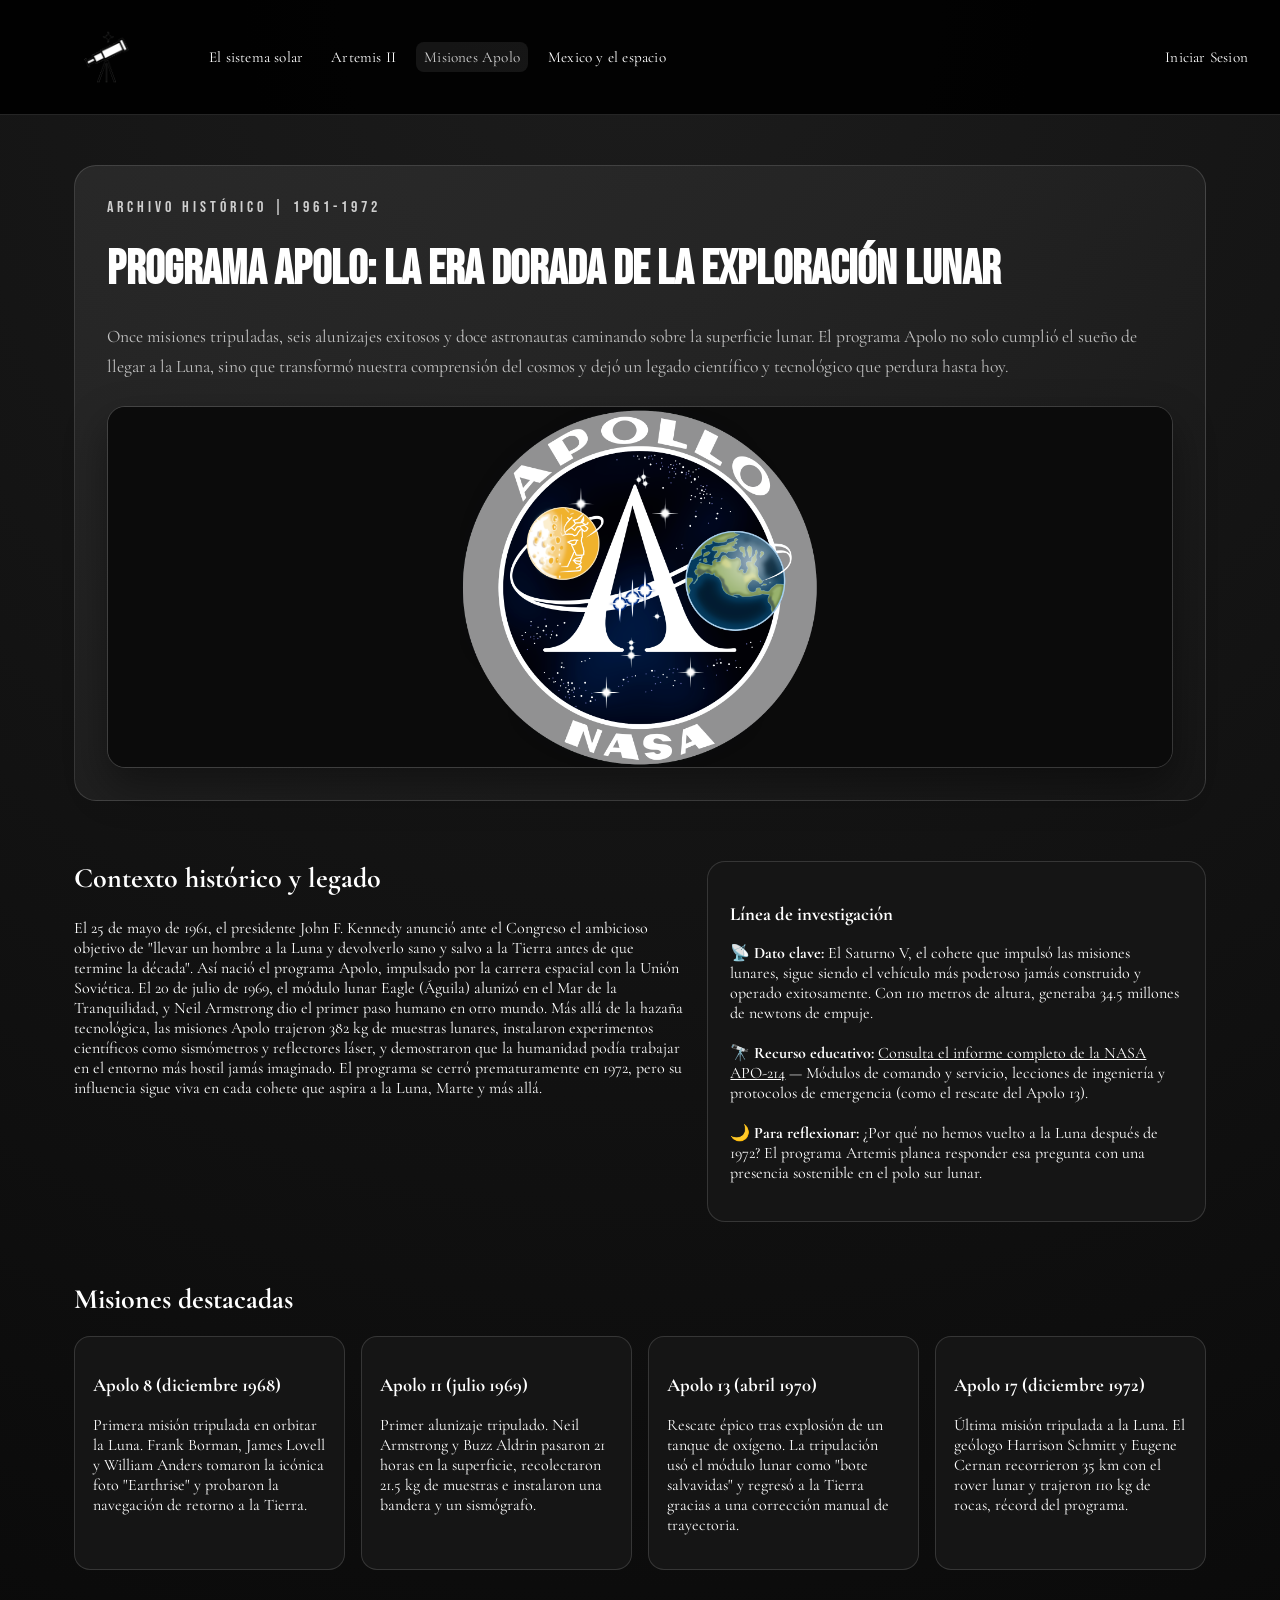
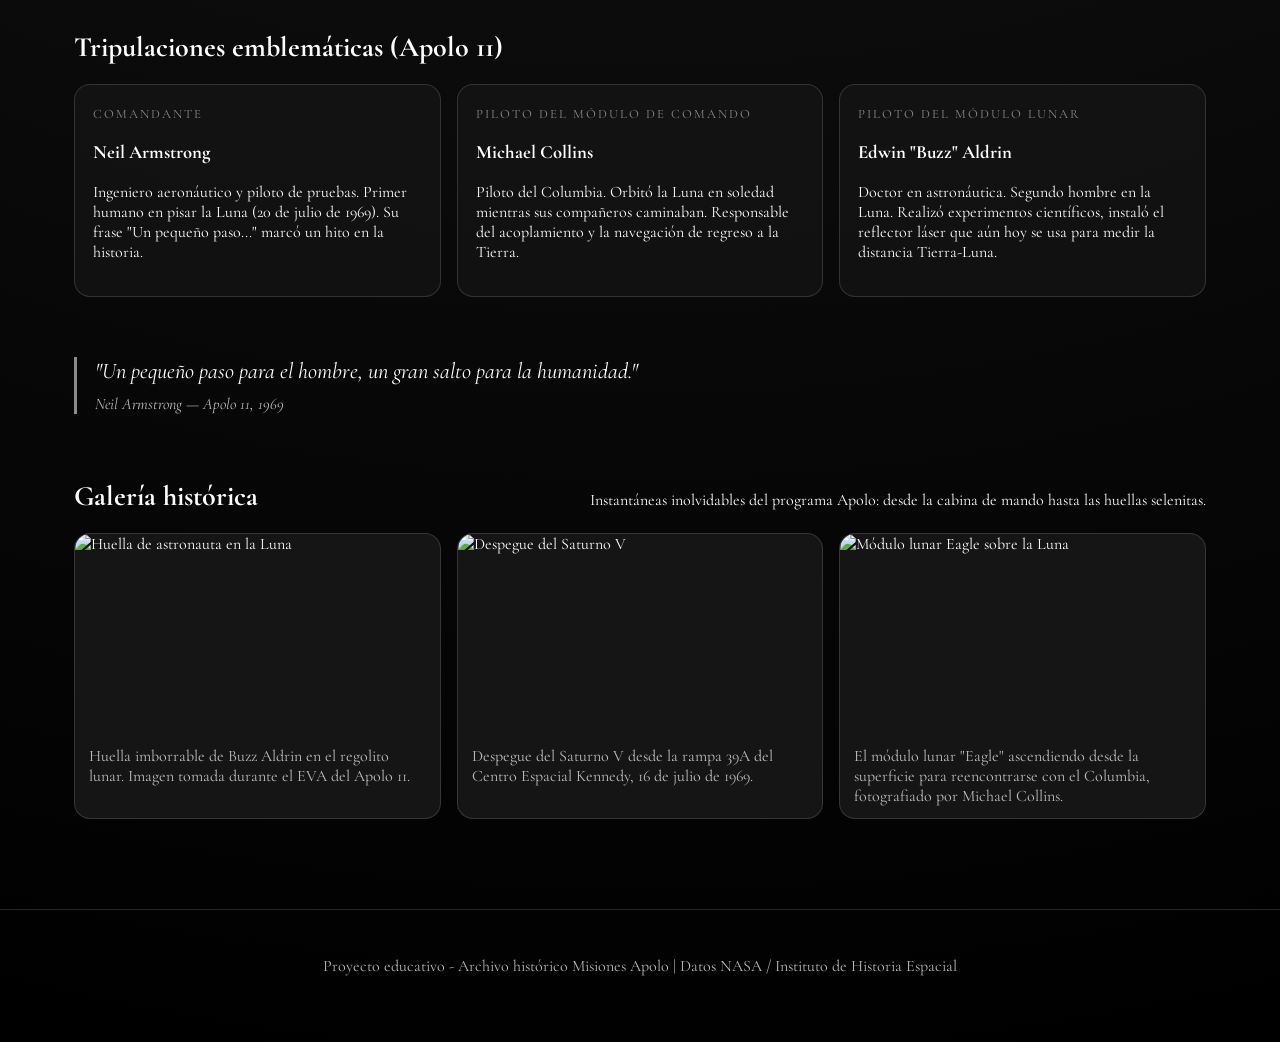
==== apolo.html @ 32833b05 "Cambios en apolo por deepseek" ====
<!DOCTYPE html>
<html lang="es">
<head>
    <meta charset="UTF-8">
    <meta name="viewport" content="width=device-width, initial-scale=1.0">
    <link rel="stylesheet" href="apolo.css">
    <title>Misiones Apolo - La era dorada de la exploración lunar</title>
</head>
<body>
    <header class="site-header">
        <nav class="nav">
            <div class="nav-left">
                <img src="Logo.png" alt="Logo" height="90">
                <a href="index.html">El sistema solar</a>
                <a href="artemis.html">Artemis II</a>
                <a href="apolo.html" class="is-active">Misiones Apolo</a>
                <a href="index.html">Mexico y el espacio</a>
            </div>
            <div class="nav-right">
                <a href="index.html">Iniciar Sesion</a>
            </div>
        </nav>
    </header>

    <main>
        <section class="hero">
            <div class="hero-badge">Archivo histórico | 1961-1972</div>
            <h1>Programa Apolo: la era dorada de la exploración lunar</h1>
            <p>
                Once misiones tripuladas, seis alunizajes exitosos y doce astronautas caminando sobre la superficie lunar. 
                El programa Apolo no solo cumplió el sueño de llegar a la Luna, sino que transformó nuestra comprensión del cosmos 
                y dejó un legado científico y tecnológico que perdura hasta hoy.
            </p>
            <div class="hero-media">
                <img src="Imagenes/Apolo.png" alt="Astronauta del Apolo en la superficie lunar">
            </div>
        </section>

        <section class="story">
            <div>
                <h2>Contexto histórico y legado</h2>
                <p>
                    El 25 de mayo de 1961, el presidente John F. Kennedy anunció ante el Congreso el ambicioso objetivo 
                    de "llevar un hombre a la Luna y devolverlo sano y salvo a la Tierra antes de que termine la década". 
                    Así nació el programa Apolo, impulsado por la carrera espacial con la Unión Soviética. 
                    El 20 de julio de 1969, el módulo lunar Eagle (Águila) alunizó en el Mar de la Tranquilidad, 
                    y Neil Armstrong dio el primer paso humano en otro mundo. Más allá de la hazaña tecnológica, 
                    las misiones Apolo trajeron 382 kg de muestras lunares, instalaron experimentos científicos 
                    como sismómetros y reflectores láser, y demostraron que la humanidad podía trabajar en el entorno 
                    más hostil jamás imaginado. El programa se cerró prematuramente en 1972, pero su influencia sigue viva 
                    en cada cohete que aspira a la Luna, Marte y más allá.
                </p>
            </div>
            <div class="story-panel">
                <h3>Línea de investigación</h3>
                <p>📡 <strong>Dato clave:</strong> El Saturno V, el cohete que impulsó las misiones lunares, sigue siendo el vehículo más poderoso jamás construido y operado exitosamente. Con 110 metros de altura, generaba 34.5 millones de newtons de empuje.<br><br>
                🔭 <strong>Recurso educativo:</strong> <a href="#" style="color: #fff; text-decoration: underline;">Consulta el informe completo de la NASA APO-214</a> — Módulos de comando y servicio, lecciones de ingeniería y protocolos de emergencia (como el rescate del Apolo 13).<br><br>
                🌙 <strong>Para reflexionar:</strong> ¿Por qué no hemos vuelto a la Luna después de 1972? El programa Artemis planea responder esa pregunta con una presencia sostenible en el polo sur lunar.</p>
            </div>
        </section>

        <section class="missions">
            <h2>Misiones destacadas</h2>
            <div class="mission-grid">
                <article>
                    <h3>Apolo 8 (diciembre 1968)</h3>
                    <p>Primera misión tripulada en orbitar la Luna. Frank Borman, James Lovell y William Anders tomaron la icónica foto "Earthrise" y probaron la navegación de retorno a la Tierra.</p>
                </article>
                <article>
                    <h3>Apolo 11 (julio 1969)</h3>
                    <p>Primer alunizaje tripulado. Neil Armstrong y Buzz Aldrin pasaron 21 horas en la superficie, recolectaron 21.5 kg de muestras e instalaron una bandera y un sismógrafo.</p>
                </article>
                <article>
                    <h3>Apolo 13 (abril 1970)</h3>
                    <p>Rescate épico tras explosión de un tanque de oxígeno. La tripulación usó el módulo lunar como "bote salvavidas" y regresó a la Tierra gracias a una corrección manual de trayectoria.</p>
                </article>
                <article>
                    <h3>Apolo 17 (diciembre 1972)</h3>
                    <p>Última misión tripulada a la Luna. El geólogo Harrison Schmitt y Eugene Cernan recorrieron 35 km con el rover lunar y trajeron 110 kg de rocas, récord del programa.</p>
                </article>
            </div>
        </section>

        <section class="crew">
            <h2>Tripulaciones emblemáticas (Apolo 11)</h2>
            <div class="crew-grid">
                <article>
                    <span>Comandante</span>
                    <h3>Neil Armstrong</h3>
                    <p>Ingeniero aeronáutico y piloto de pruebas. Primer humano en pisar la Luna (20 de julio de 1969). Su frase "Un pequeño paso..." marcó un hito en la historia.</p>
                </article>
                <article>
                    <span>Piloto del Módulo de Comando</span>
                    <h3>Michael Collins</h3>
                    <p>Piloto del Columbia. Orbitó la Luna en soledad mientras sus compañeros caminaban. Responsable del acoplamiento y la navegación de regreso a la Tierra.</p>
                </article>
                <article>
                    <span>Piloto del Módulo Lunar</span>
                    <h3>Edwin "Buzz" Aldrin</h3>
                    <p>Doctor en astronáutica. Segundo hombre en la Luna. Realizó experimentos científicos, instaló el reflector láser que aún hoy se usa para medir la distancia Tierra-Luna.</p>
                </article>
            </div>
        </section>

        <section class="quote">
            <blockquote>
                "Un pequeño paso para el hombre, un gran salto para la humanidad."
            </blockquote>
            <span>Neil Armstrong — Apolo 11, 1969</span>
        </section>

        <section class="gallery">
            <div class="gallery-head">
                <h2>Galería histórica</h2>
                <p>Instantáneas inolvidables del programa Apolo: desde la cabina de mando hasta las huellas selenitas.</p>
            </div>
            <div class="gallery-grid">
                <figure>
                    <img src="apolo-1.jpg" alt="Huella de astronauta en la Luna">
                    <figcaption>Huella imborrable de Buzz Aldrin en el regolito lunar. Imagen tomada durante el EVA del Apolo 11.</figcaption>
                </figure>
                <figure>
                    <img src="apolo-2.jpg" alt="Despegue del Saturno V">
                    <figcaption>Despegue del Saturno V desde la rampa 39A del Centro Espacial Kennedy, 16 de julio de 1969.</figcaption>
                </figure>
                <figure>
                    <img src="apolo-3.jpg" alt="Módulo lunar Eagle sobre la Luna">
                    <figcaption>El módulo lunar "Eagle" ascendiendo desde la superficie para reencontrarse con el Columbia, fotografiado por Michael Collins.</figcaption>
                </figure>
            </div>
        </section>
    </main>

    <footer class="site-footer">
        <p>Proyecto educativo - Archivo histórico Misiones Apolo | Datos NASA / Instituto de Historia Espacial</p>
    </footer>
</body>
</html>
---- apolo.css ----
@import url("https://fonts.googleapis.com/css2?family=Bebas+Neue&family=Cormorant+Garamond:wght@400;600&display=swap");

:root{
    --bg: #000000;
    --paper: #151515;
    --accent: #cfcfcf;
    --accent-2: #8a8a8a;
    --text: #ffffff;
    --muted: rgba(255, 255, 255, 0.72);
    --border: rgba(255, 255, 255, 0.14);
}

*{
    box-sizing: border-box;
}

body{
    margin: 0;
    color: var(--text);
    background: radial-gradient(circle at top, #1c1c1c 0%, #0d0d0d 55%, #000000 100%);
    font-family: "Cormorant Garamond", serif;
}

a{
    color: inherit;
    text-decoration: none;
}

.site-header{
    position: sticky;
    top: 0;
    z-index: 10;
    background: rgba(0, 0, 0, 0.92);
    border-bottom: 1px solid var(--border);
}

.nav{
    display: flex;
    justify-content: space-between;
    align-items: center;
    padding: 12px 24px;
}

.nav-left,
.nav-right{
    display: flex;
    align-items: center;
    gap: 12px;
}

.nav-left a,
.nav-right a{
    font-size: 0.95rem;
    letter-spacing: 0.2px;
    padding: 6px 8px;
    border-radius: 8px;
    transition: color 0.2s ease, background-color 0.2s ease;
}

.nav-left a:hover,
.nav-right a:hover,
.nav-left a.is-active{
    color: var(--accent);
    background-color: rgba(255, 255, 255, 0.08);
}

main{
    max-width: 1180px;
    margin: 0 auto;
    padding: 50px 24px 90px;
    display: grid;
    gap: 60px;
}

.hero{
    display: grid;
    gap: 24px;
    background: linear-gradient(135deg, rgba(255, 255, 255, 0.08), rgba(70, 70, 70, 0.08));
    border: 1px solid var(--border);
    border-radius: 22px;
    padding: 32px;
}

.hero-badge{
    font-family: "Bebas Neue", sans-serif;
    letter-spacing: 4px;
    text-transform: uppercase;
    color: var(--accent);
}

.hero h1{
    font-family: "Bebas Neue", sans-serif;
    font-size: 48px;
    margin: 0;
}

.hero p{
    font-size: 1.1rem;
    line-height: 1.7;
    color: var(--muted);
    margin: 0;
}

.hero-media{
    border: 1px solid var(--border);
    border-radius: 18px;
    overflow: hidden;
    box-shadow: 0 18px 40px rgba(0, 0, 0, 0.4);
}

.hero-media img{
    width: 100%;
    display: block;
    height: 360px;
    object-fit: contain;
    object-position: center;
    background: #0b0b0b;
}

.story{
    display: grid;
    grid-template-columns: minmax(0, 1.1fr) minmax(0, 0.9fr);
    gap: 24px;
}

.story h2{
    font-size: 28px;
    margin-top: 0;
}

.story-panel{
    background: var(--paper);
    border: 1px solid var(--border);
    border-radius: 18px;
    padding: 22px;
}

.missions h2,
.crew h2,
.gallery h2{
    margin: 0 0 20px;
    font-size: 28px;
}

.mission-grid{
    display: grid;
    grid-template-columns: repeat(auto-fit, minmax(220px, 1fr));
    gap: 16px;
}

.mission-grid article{
    background: var(--paper);
    border: 1px solid var(--border);
    border-radius: 16px;
    padding: 18px;
}

.crew-grid{
    display: grid;
    grid-template-columns: repeat(auto-fit, minmax(220px, 1fr));
    gap: 16px;
}

.crew-grid article{
    border: 1px solid var(--border);
    border-radius: 16px;
    padding: 18px;
    background: rgba(20, 20, 20, 0.8);
}

.crew-grid span{
    font-size: 0.8rem;
    letter-spacing: 2px;
    text-transform: uppercase;
    color: var(--accent-2);
}

.quote{
    border-left: 3px solid var(--accent-2);
    padding-left: 18px;
    font-style: italic;
}

.quote blockquote{
    margin: 0 0 10px;
    font-size: 1.4rem;
}

.quote span{
    color: var(--muted);
}

.gallery-head{
    display: flex;
    flex-wrap: wrap;
    justify-content: space-between;
    gap: 10px;
    align-items: baseline;
}

.gallery-grid{
    display: grid;
    grid-template-columns: repeat(auto-fit, minmax(220px, 1fr));
    gap: 16px;
}

.gallery figure{
    margin: 0;
    background: var(--paper);
    border: 1px solid var(--border);
    border-radius: 16px;
    overflow: hidden;
}

.gallery img{
    width: 100%;
    height: 200px;
    object-fit: cover;
    display: block;
}

.gallery figcaption{
    padding: 12px 14px;
    color: var(--muted);
}

.site-footer{
    text-align: center;
    padding: 30px 20px 50px;
    color: var(--muted);
    border-top: 1px solid var(--border);
}

@media (max-width: 900px){
    .nav{
        flex-direction: column;
        gap: 10px;
    }

    .nav-left{
        flex-wrap: wrap;
        justify-content: center;
    }

    .story{
        grid-template-columns: 1fr;
    }

    .hero-media img{
        height: 240px;
    }
}
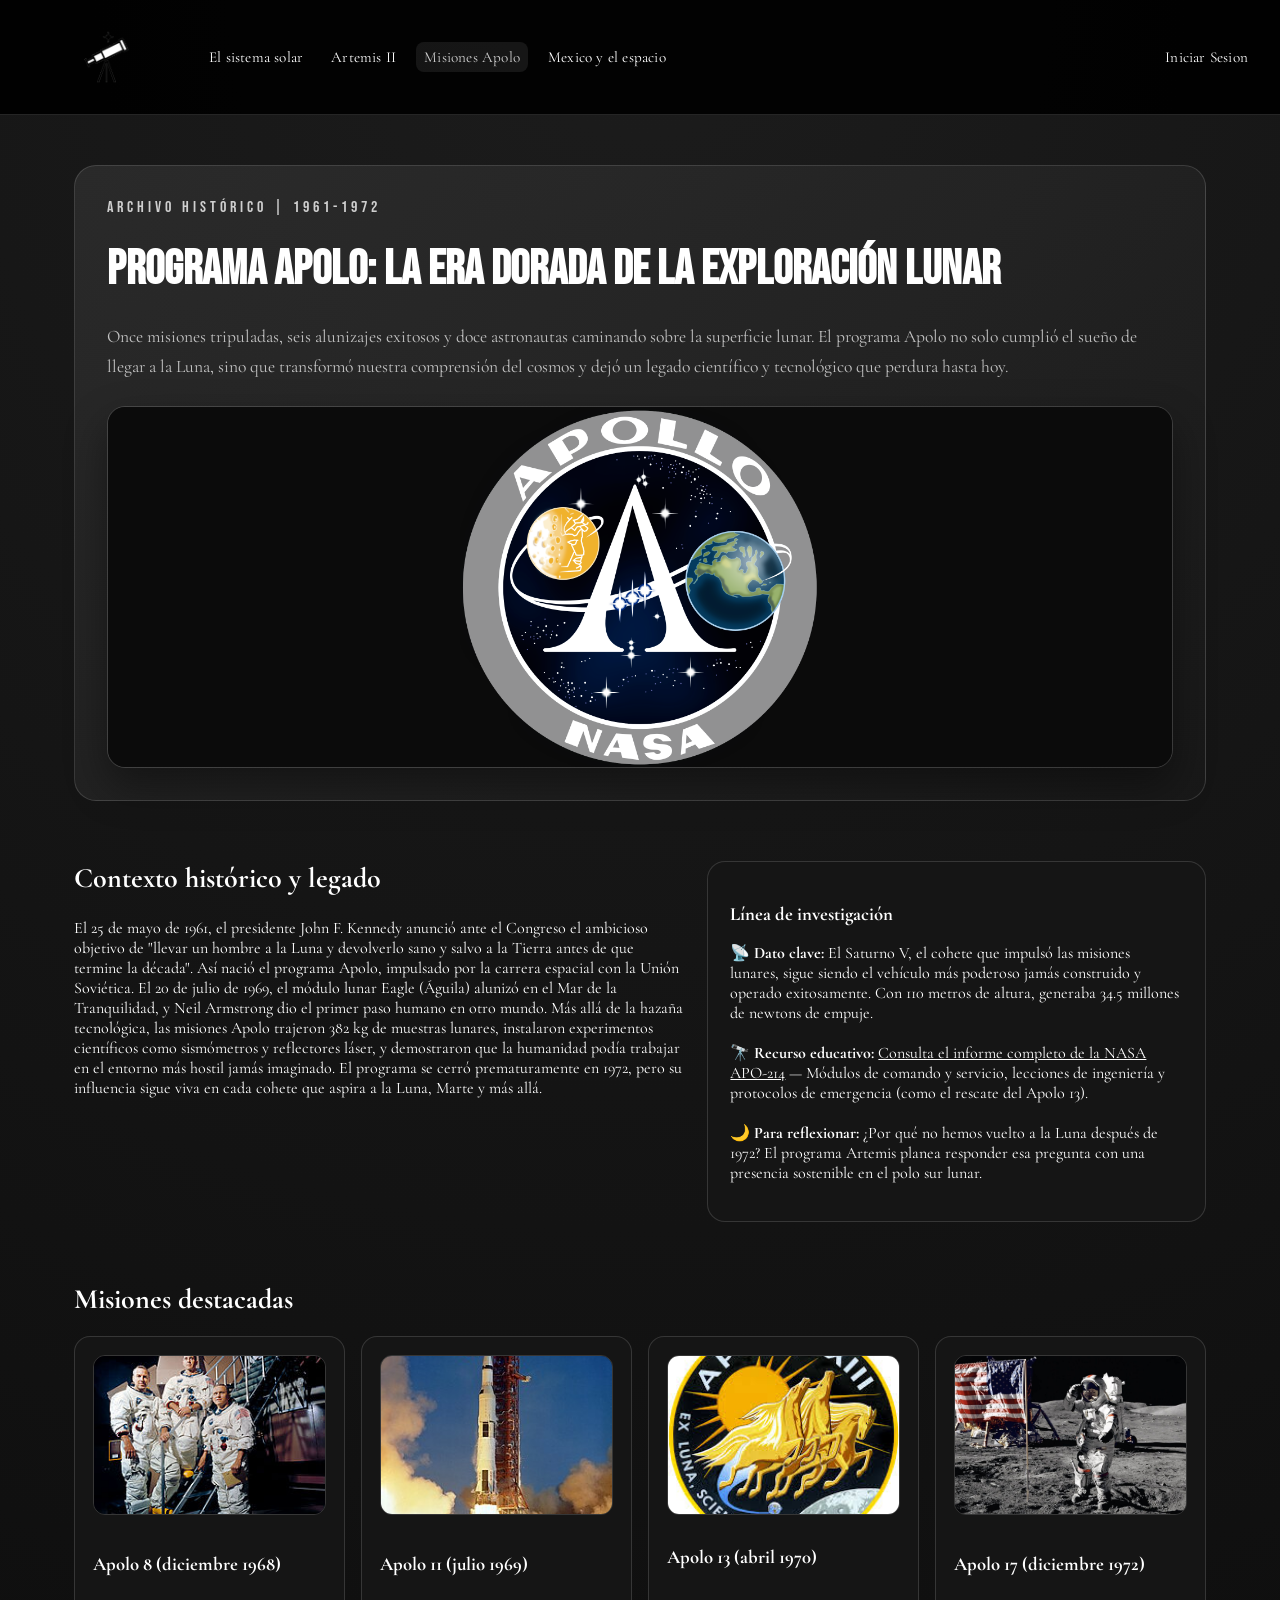
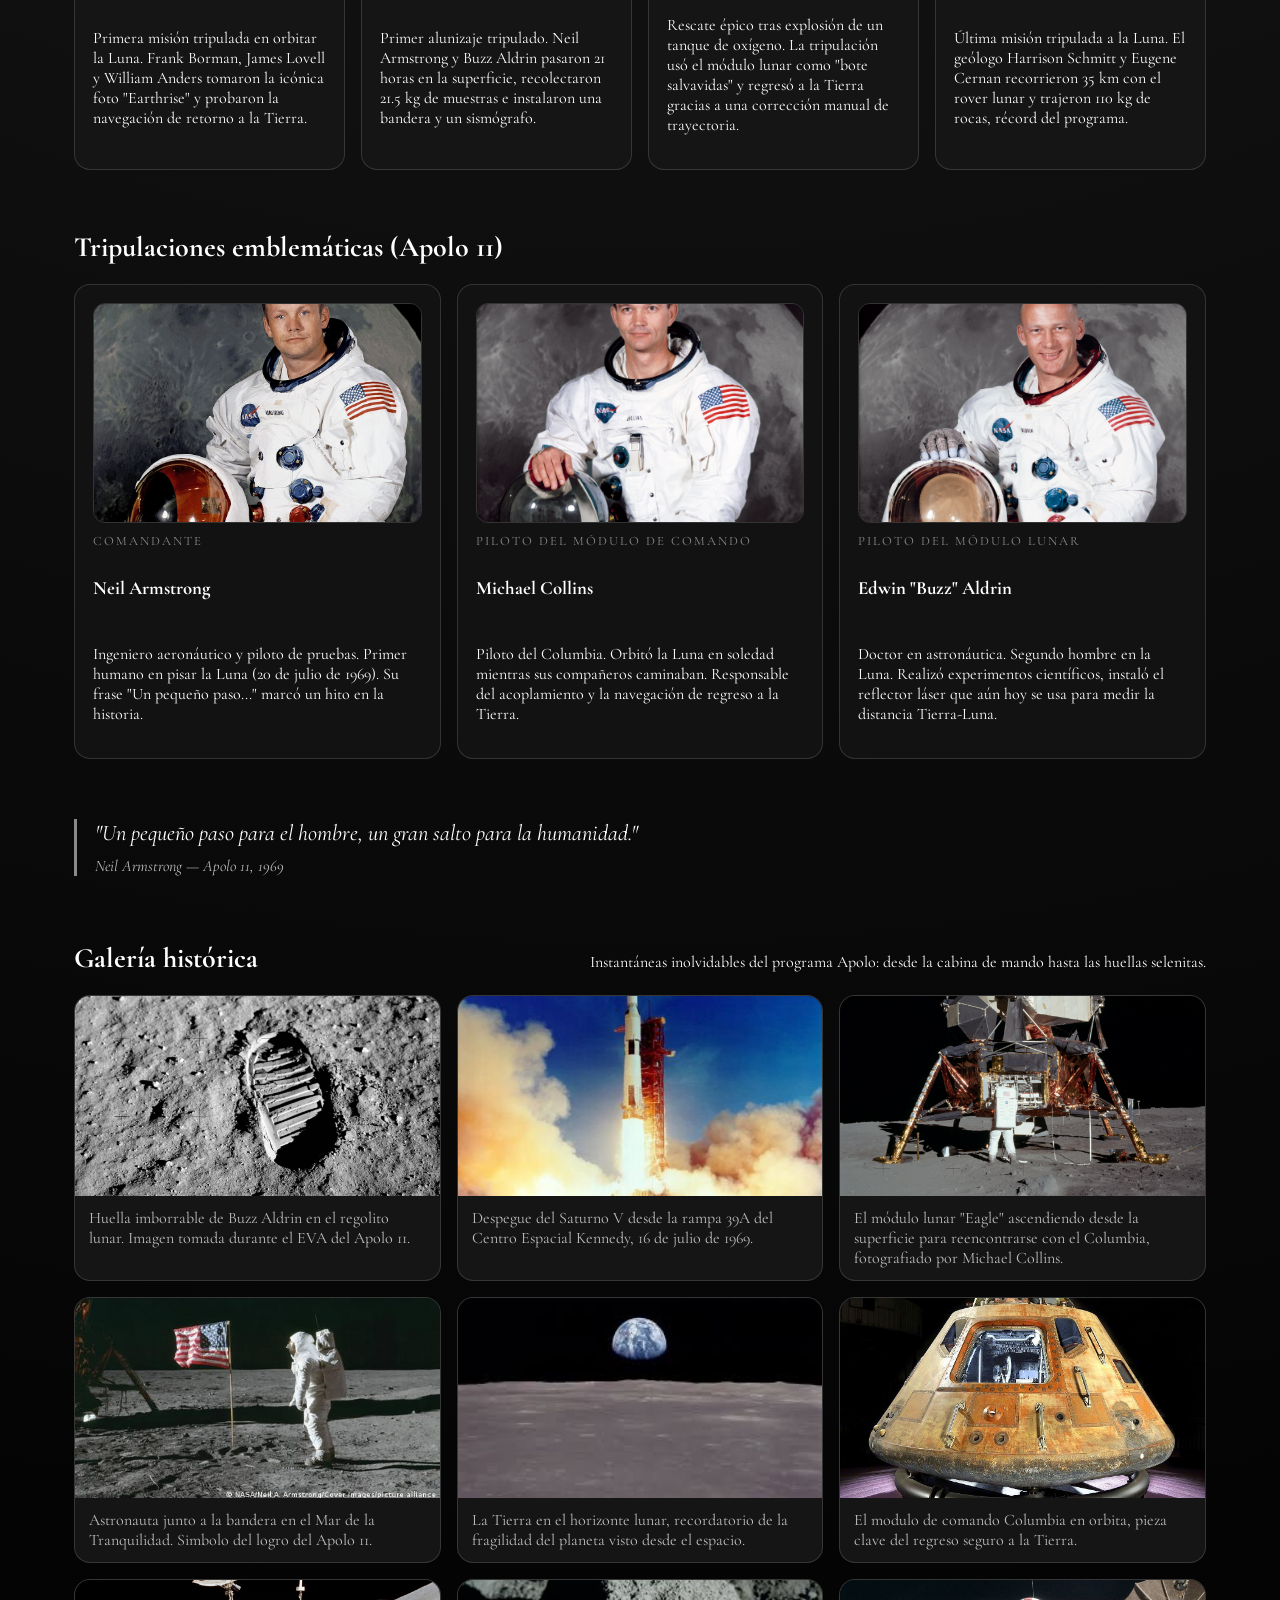
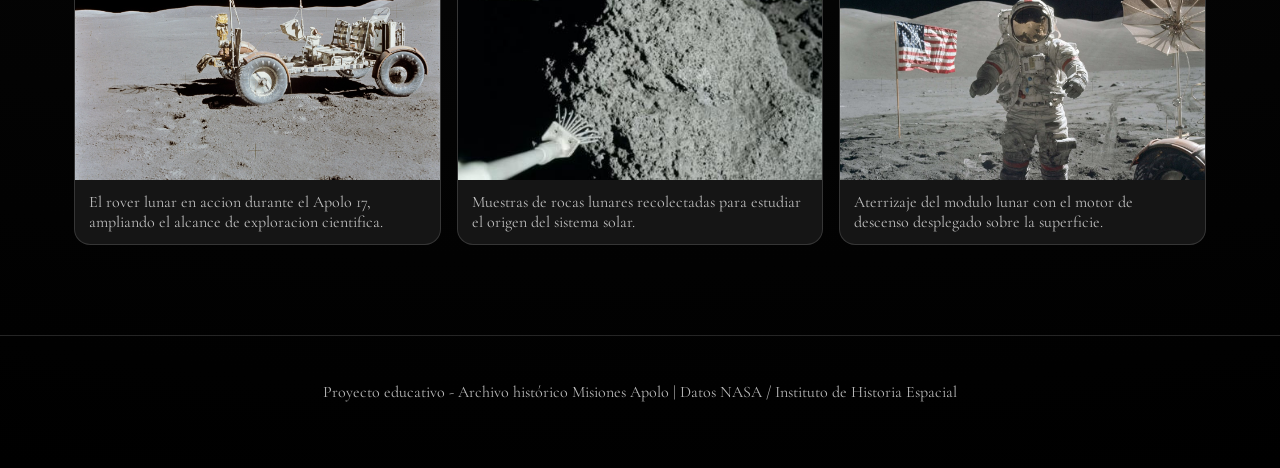
==== commit d34b6536: "galeria Completa Apolo" ====
--- a/apolo.html
+++ b/apolo.html
@@ -63,18 +63,22 @@
             <h2>Misiones destacadas</h2>
             <div class="mission-grid">
                 <article>
+                    <img src="Imagenes/Apolo8.jpg" alt="Apolo 8 en orbita lunar">
                     <h3>Apolo 8 (diciembre 1968)</h3>
                     <p>Primera misión tripulada en orbitar la Luna. Frank Borman, James Lovell y William Anders tomaron la icónica foto "Earthrise" y probaron la navegación de retorno a la Tierra.</p>
                 </article>
                 <article>
+                    <img src="Imagenes/Apollo11.jpg" alt="Modulo lunar del Apolo 11">
                     <h3>Apolo 11 (julio 1969)</h3>
                     <p>Primer alunizaje tripulado. Neil Armstrong y Buzz Aldrin pasaron 21 horas en la superficie, recolectaron 21.5 kg de muestras e instalaron una bandera y un sismógrafo.</p>
                 </article>
                 <article>
+                    <img src="Imagenes/Apolo13.jpg" alt="Mision Apolo 13">
                     <h3>Apolo 13 (abril 1970)</h3>
                     <p>Rescate épico tras explosión de un tanque de oxígeno. La tripulación usó el módulo lunar como "bote salvavidas" y regresó a la Tierra gracias a una corrección manual de trayectoria.</p>
                 </article>
                 <article>
+                    <img src="Imagenes/Apolo17.jpg" alt="Apolo 17 en la superficie lunar">
                     <h3>Apolo 17 (diciembre 1972)</h3>
                     <p>Última misión tripulada a la Luna. El geólogo Harrison Schmitt y Eugene Cernan recorrieron 35 km con el rover lunar y trajeron 110 kg de rocas, récord del programa.</p>
                 </article>
@@ -85,16 +89,19 @@
             <h2>Tripulaciones emblemáticas (Apolo 11)</h2>
             <div class="crew-grid">
                 <article>
+                    <img src="Imagenes/NeilAmstrong.jpg" alt="Neil Armstrong">
                     <span>Comandante</span>
                     <h3>Neil Armstrong</h3>
                     <p>Ingeniero aeronáutico y piloto de pruebas. Primer humano en pisar la Luna (20 de julio de 1969). Su frase "Un pequeño paso..." marcó un hito en la historia.</p>
                 </article>
                 <article>
+                    <img src="Imagenes/Michael_Collins.jpg" alt="Michael Collins">
                     <span>Piloto del Módulo de Comando</span>
                     <h3>Michael Collins</h3>
                     <p>Piloto del Columbia. Orbitó la Luna en soledad mientras sus compañeros caminaban. Responsable del acoplamiento y la navegación de regreso a la Tierra.</p>
                 </article>
                 <article>
+                    <img src="Imagenes/Buzz_Aldrin.jpg" alt="Buzz Aldrin">
                     <span>Piloto del Módulo Lunar</span>
                     <h3>Edwin "Buzz" Aldrin</h3>
                     <p>Doctor en astronáutica. Segundo hombre en la Luna. Realizó experimentos científicos, instaló el reflector láser que aún hoy se usa para medir la distancia Tierra-Luna.</p>
@@ -116,16 +123,40 @@
             </div>
             <div class="gallery-grid">
                 <figure>
-                    <img src="apolo-1.jpg" alt="Huella de astronauta en la Luna">
+                    <img src="Imagenes/Huella.jpg" alt="Huella de astronauta en la Luna">
                     <figcaption>Huella imborrable de Buzz Aldrin en el regolito lunar. Imagen tomada durante el EVA del Apolo 11.</figcaption>
                 </figure>
                 <figure>
-                    <img src="apolo-2.jpg" alt="Despegue del Saturno V">
+                    <img src="Imagenes/Saturno V.jpeg" alt="Despegue del Saturno V">
                     <figcaption>Despegue del Saturno V desde la rampa 39A del Centro Espacial Kennedy, 16 de julio de 1969.</figcaption>
                 </figure>
                 <figure>
-                    <img src="apolo-3.jpg" alt="Módulo lunar Eagle sobre la Luna">
+                    <img src="Imagenes/ModuloEagle.jpg" alt="Módulo lunar Eagle sobre la Luna">
                     <figcaption>El módulo lunar "Eagle" ascendiendo desde la superficie para reencontrarse con el Columbia, fotografiado por Michael Collins.</figcaption>
+                </figure>
+                <figure>
+                    <img src="Imagenes/AstronautaBandera.jpg" alt="Astronauta junto a la bandera">
+                    <figcaption>Astronauta junto a la bandera en el Mar de la Tranquilidad. Simbolo del logro del Apolo 11.</figcaption>
+                </figure>
+                <figure>
+                    <img src="Imagenes/LunadesdeTierra.jpg" alt="Vista de la Tierra desde la Luna">
+                    <figcaption>La Tierra en el horizonte lunar, recordatorio de la fragilidad del planeta visto desde el espacio.</figcaption>
+                </figure>
+                <figure>
+                    <img src="Imagenes/ModuloColumbia.jpg" alt="Modulo de comando Columbia">
+                    <figcaption>El modulo de comando Columbia en orbita, pieza clave del regreso seguro a la Tierra.</figcaption>
+                </figure>
+                <figure>
+                    <img src="Imagenes/RoverLuna.jpg" alt="Rover lunar en operacion">
+                    <figcaption>El rover lunar en accion durante el Apolo 17, ampliando el alcance de exploracion cientifica.</figcaption>
+                </figure>
+                <figure>
+                    <img src="Imagenes/Piedra.jpeg" alt="Rocas lunares recolectadas">
+                    <figcaption>Muestras de rocas lunares recolectadas para estudiar el origen del sistema solar.</figcaption>
+                </figure>
+                <figure>
+                    <img src="Imagenes/Aterrizaje.jpg" alt="Aterrizaje del modulo lunar">
+                    <figcaption>Aterrizaje del modulo lunar con el motor de descenso desplegado sobre la superficie.</figcaption>
                 </figure>
             </div>
         </section>
--- a/apolo.css
+++ b/apolo.css
@@ -153,6 +153,16 @@
     border: 1px solid var(--border);
     border-radius: 16px;
     padding: 18px;
+    display: grid;
+    gap: 12px;
+}
+
+.mission-grid img{
+    width: 100%;
+    height: 160px;
+    object-fit: cover;
+    border-radius: 12px;
+    border: 1px solid var(--border);
 }
 
 .crew-grid{
@@ -166,6 +176,16 @@
     border-radius: 16px;
     padding: 18px;
     background: rgba(20, 20, 20, 0.8);
+    display: grid;
+    gap: 10px;
+}
+
+.crew-grid img{
+    width: 100%;
+    height: 220px;
+    object-fit: cover;
+    border-radius: 12px;
+    border: 1px solid var(--border);
 }
 
 .crew-grid span{
@@ -200,7 +220,7 @@
 
 .gallery-grid{
     display: grid;
-    grid-template-columns: repeat(auto-fit, minmax(220px, 1fr));
+    grid-template-columns: repeat(3, minmax(0, 1fr));
     gap: 16px;
 }
 
@@ -249,4 +269,14 @@
     .hero-media img{
         height: 240px;
     }
-}
+
+    .gallery-grid{
+        grid-template-columns: repeat(2, minmax(0, 1fr));
+    }
+}
+
+@media (max-width: 600px){
+    .gallery-grid{
+        grid-template-columns: 1fr;
+    }
+}
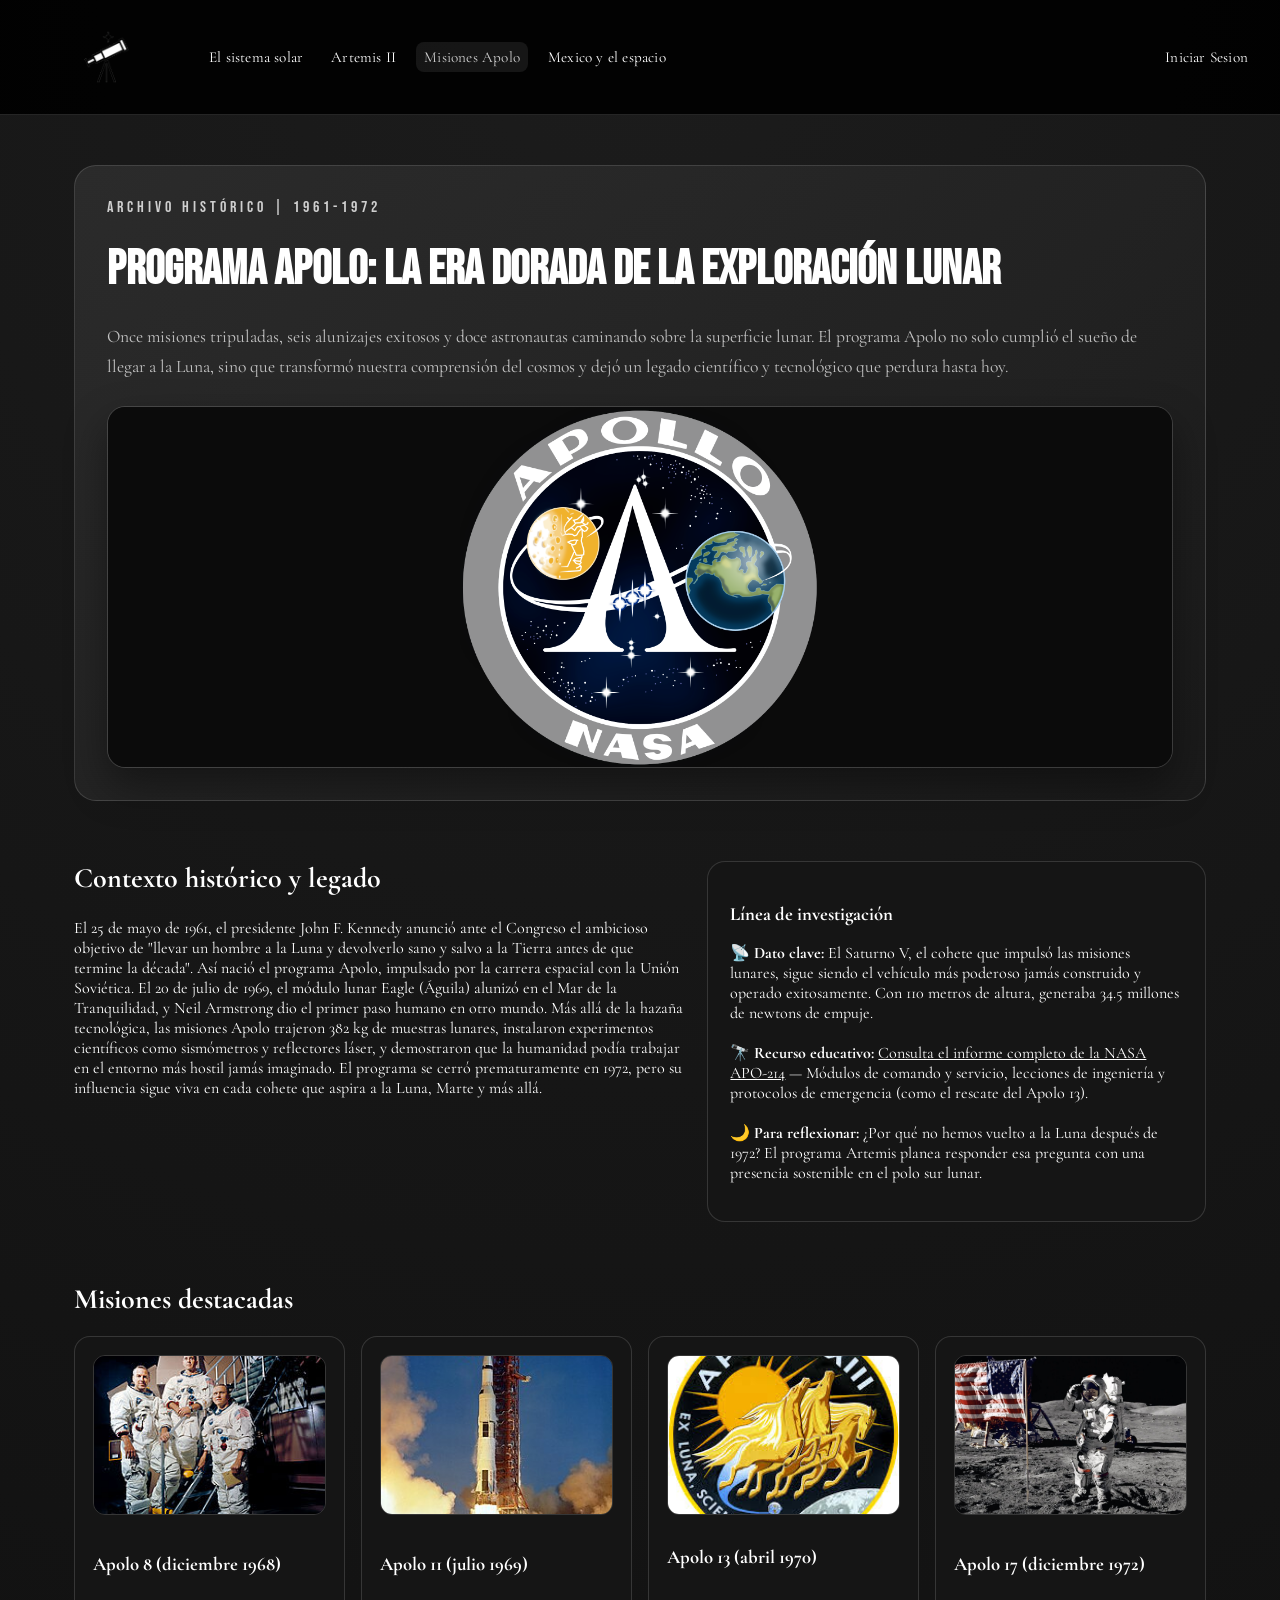
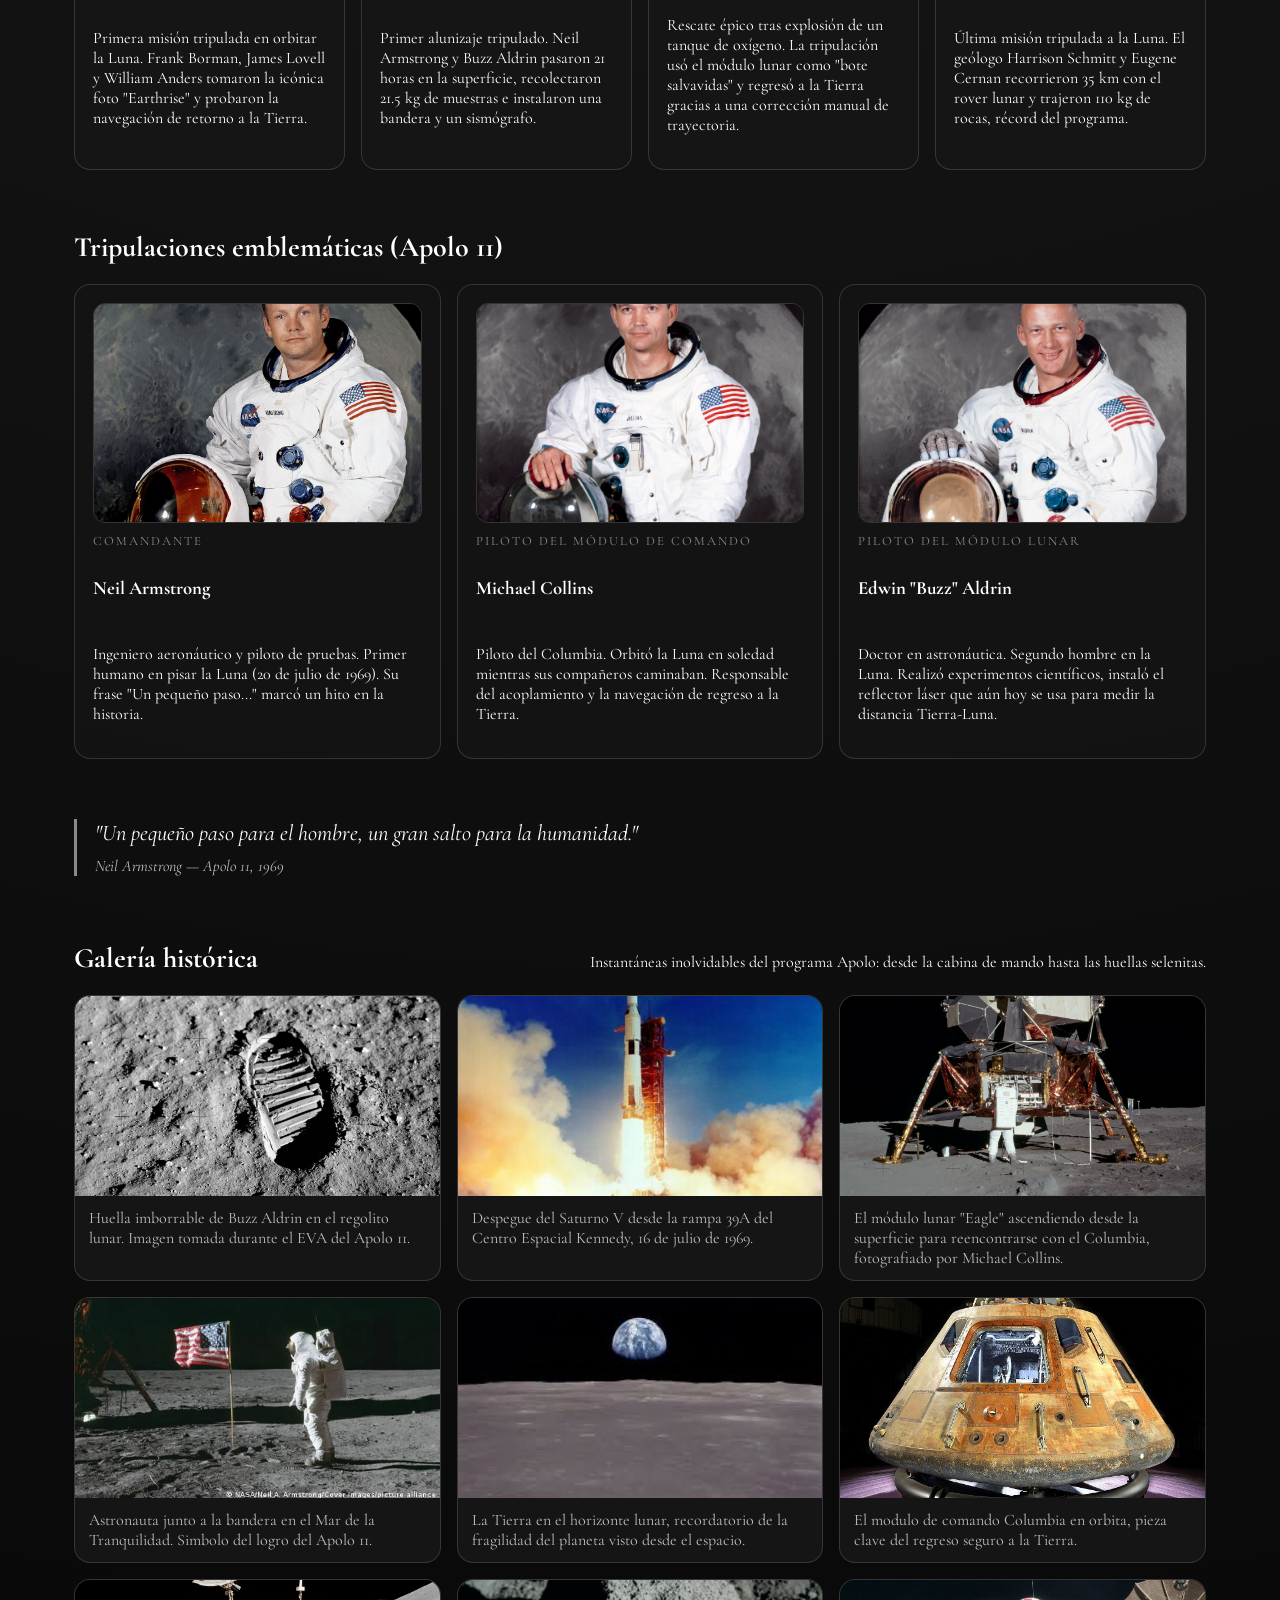
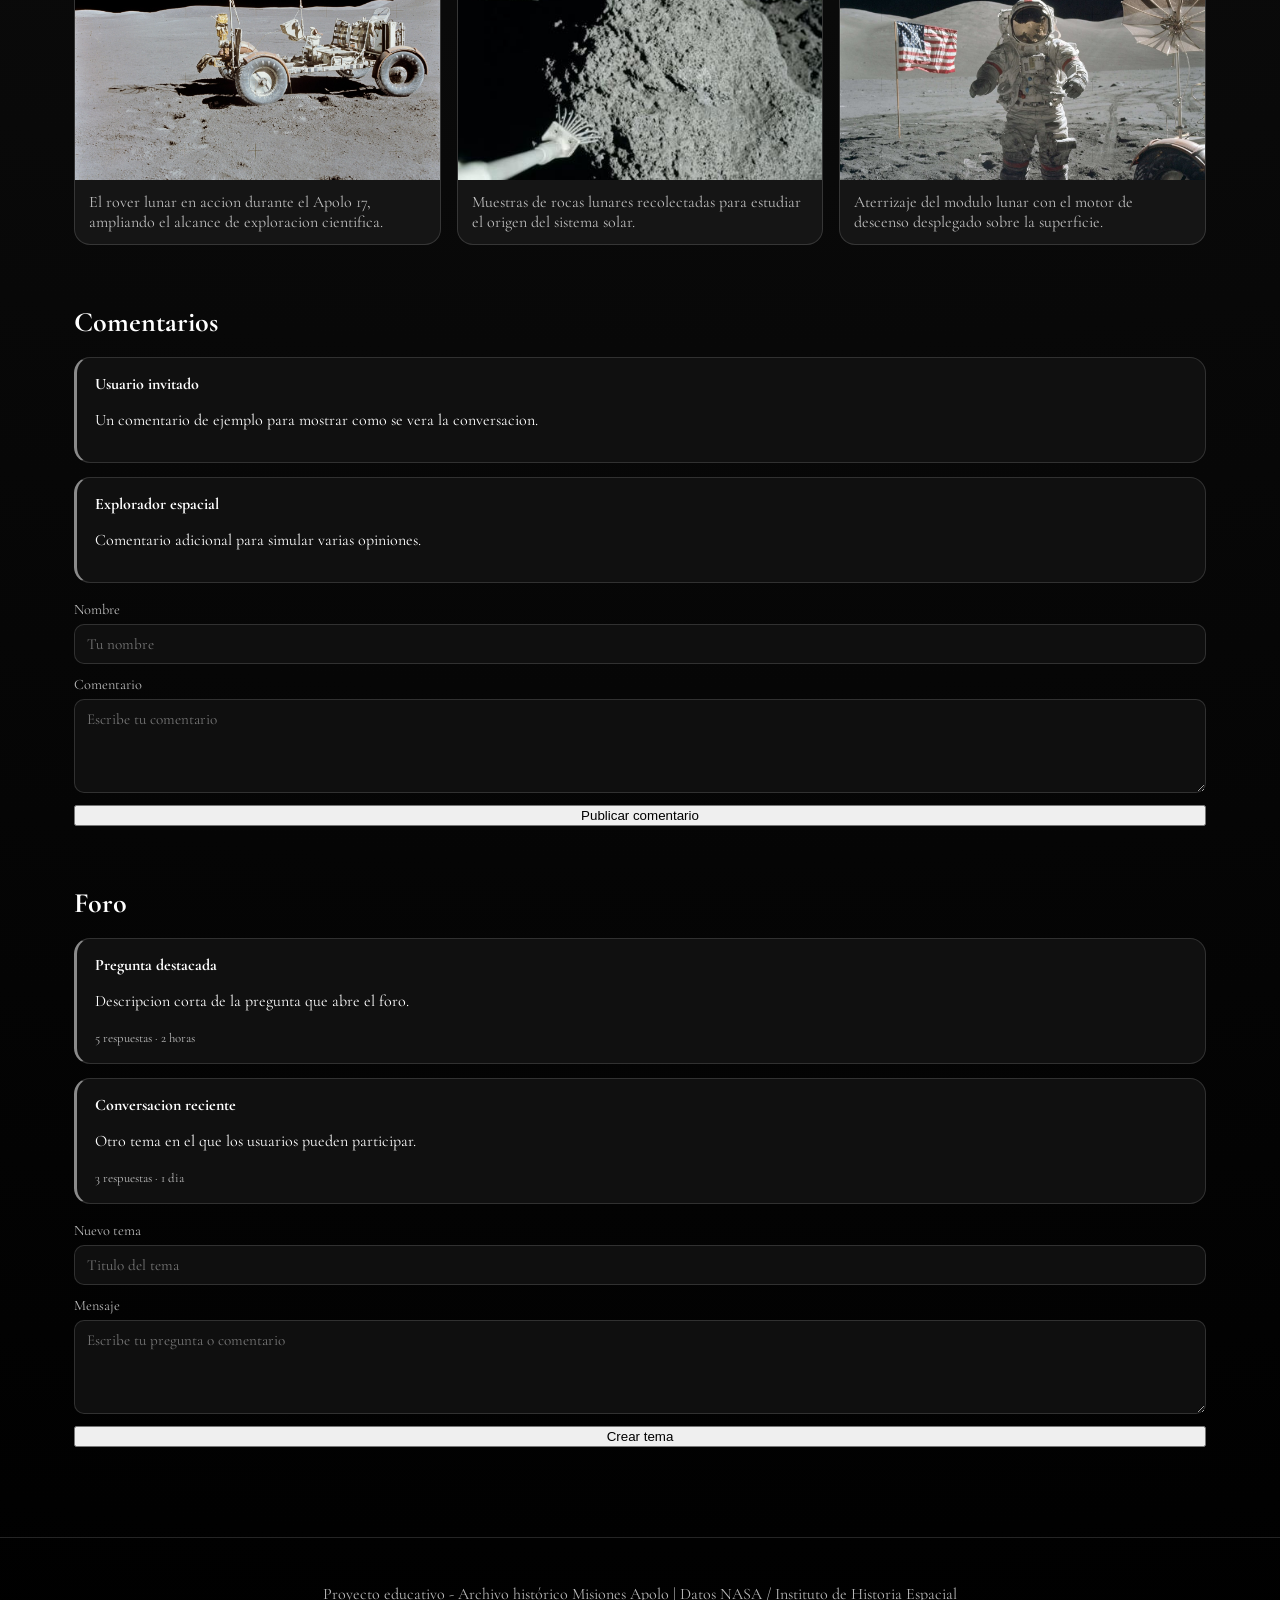
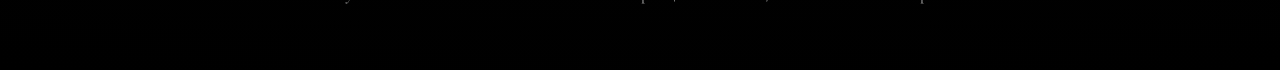
==== commit 0a698d6b: "Comentarios y foro en todo" ====
--- a/apolo.html
+++ b/apolo.html
@@ -14,7 +14,7 @@
                 <a href="index.html">El sistema solar</a>
                 <a href="artemis.html">Artemis II</a>
                 <a href="apolo.html" class="is-active">Misiones Apolo</a>
-                <a href="index.html">Mexico y el espacio</a>
+                <a href="mexico.html">Mexico y el espacio</a>
             </div>
             <div class="nav-right">
                 <a href="index.html">Iniciar Sesion</a>
@@ -160,6 +160,58 @@
                 </figure>
             </div>
         </section>
+
+        <section class="content-section">
+            <h2>Comentarios</h2>
+            <div class="comments">
+                <article class="comment-card">
+                    <h3>Usuario invitado</h3>
+                    <p>Un comentario de ejemplo para mostrar como se vera la conversacion.</p>
+                </article>
+                <article class="comment-card">
+                    <h3>Explorador espacial</h3>
+                    <p>Comentario adicional para simular varias opiniones.</p>
+                </article>
+            </div>
+            <form class="comment-form">
+                <label>
+                    Nombre
+                    <input type="text" placeholder="Tu nombre">
+                </label>
+                <label>
+                    Comentario
+                    <textarea rows="4" placeholder="Escribe tu comentario"></textarea>
+                </label>
+                <button type="button">Publicar comentario</button>
+            </form>
+        </section>
+
+        <section class="content-section">
+            <h2>Foro</h2>
+            <div class="forum">
+                <article class="forum-card">
+                    <h3>Pregunta destacada</h3>
+                    <p>Descripcion corta de la pregunta que abre el foro.</p>
+                    <span class="forum-meta">5 respuestas · 2 horas</span>
+                </article>
+                <article class="forum-card">
+                    <h3>Conversacion reciente</h3>
+                    <p>Otro tema en el que los usuarios pueden participar.</p>
+                    <span class="forum-meta">3 respuestas · 1 dia</span>
+                </article>
+            </div>
+            <form class="forum-form">
+                <label>
+                    Nuevo tema
+                    <input type="text" placeholder="Titulo del tema">
+                </label>
+                <label>
+                    Mensaje
+                    <textarea rows="4" placeholder="Escribe tu pregunta o comentario"></textarea>
+                </label>
+                <button type="button">Crear tema</button>
+            </form>
+        </section>
     </main>
 
     <footer class="site-footer">
--- a/apolo.css
+++ b/apolo.css
@@ -244,6 +244,66 @@
     color: var(--muted);
 }
 
+.content-section{
+    display: grid;
+    gap: 18px;
+}
+
+.content-section h2{
+    margin: 0;
+    font-size: 28px;
+}
+
+.comments,
+.forum{
+    display: grid;
+    gap: 14px;
+}
+
+.comment-card,
+.forum-card{
+    background: #101010;
+    border: 1px solid var(--border);
+    border-left: 3px solid var(--accent-2);
+    border-radius: 16px;
+    padding: 16px 18px;
+}
+
+.comment-card h3,
+.forum-card h3{
+    margin: 0 0 8px;
+    font-size: 1rem;
+}
+
+.comment-form,
+.forum-form{
+    display: grid;
+    gap: 12px;
+}
+
+label{
+    display: grid;
+    gap: 6px;
+    font-size: 0.9rem;
+    color: var(--muted);
+}
+
+input,
+textarea{
+    background: #0f0f0f;
+    border: 1px solid var(--border);
+    border-radius: 10px;
+    padding: 10px 12px;
+    font-family: inherit;
+    font-size: 0.95rem;
+    color: var(--text);
+}
+
+.forum-meta{
+    font-size: 0.8rem;
+    color: var(--muted);
+}
+
 .site-footer{
     text-align: center;
     padding: 30px 20px 50px;
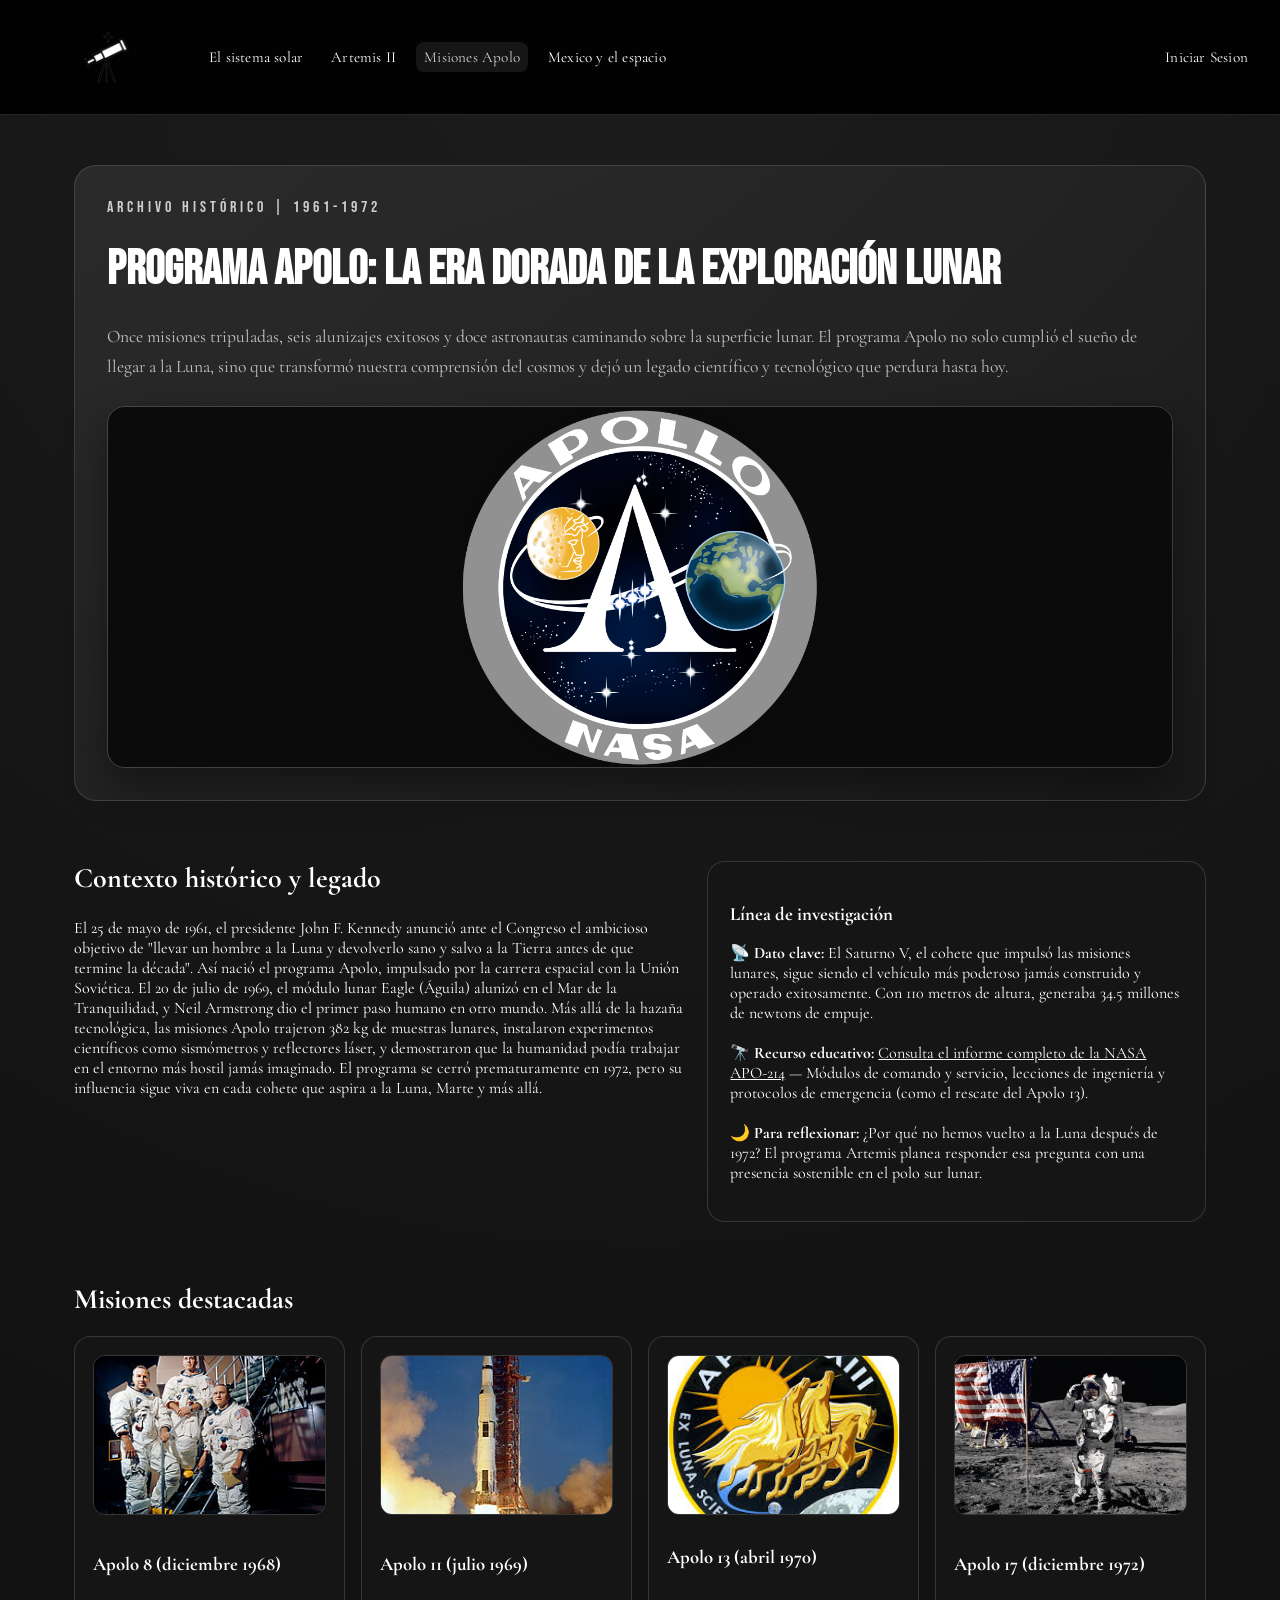
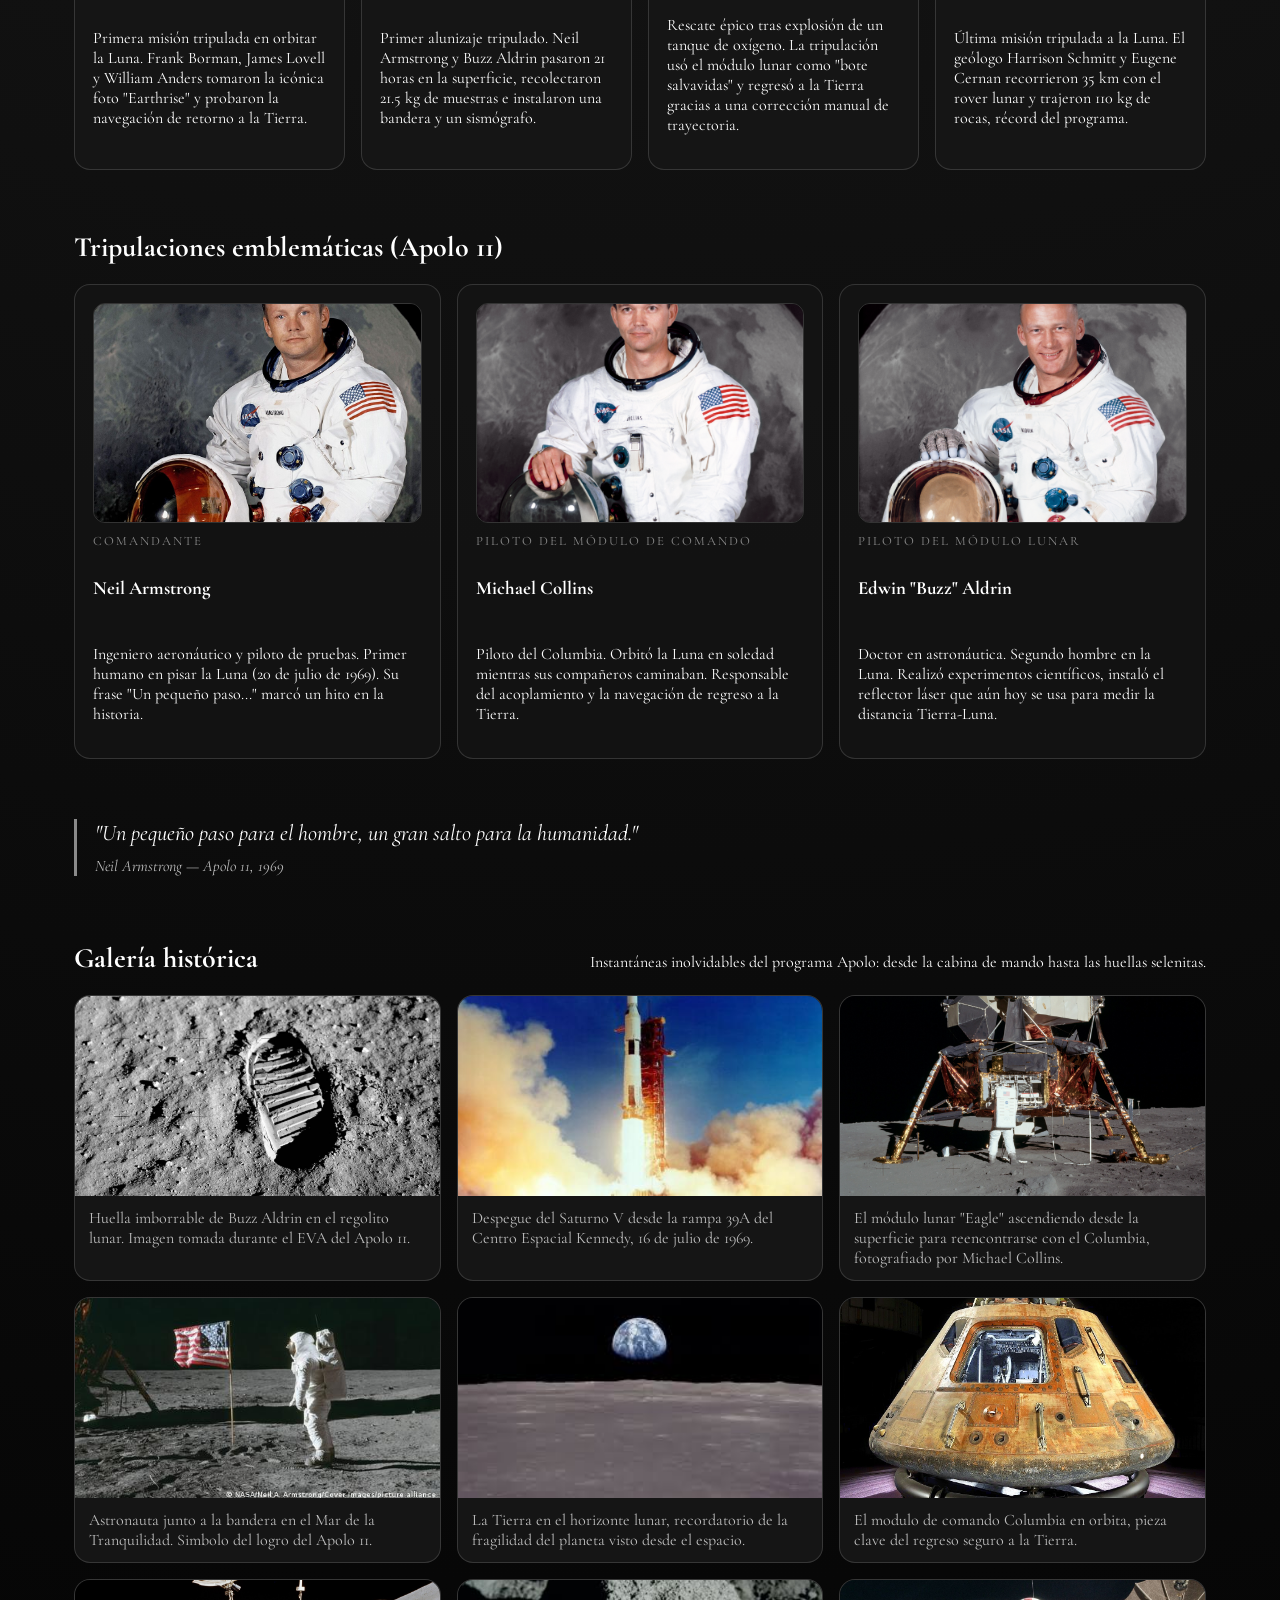
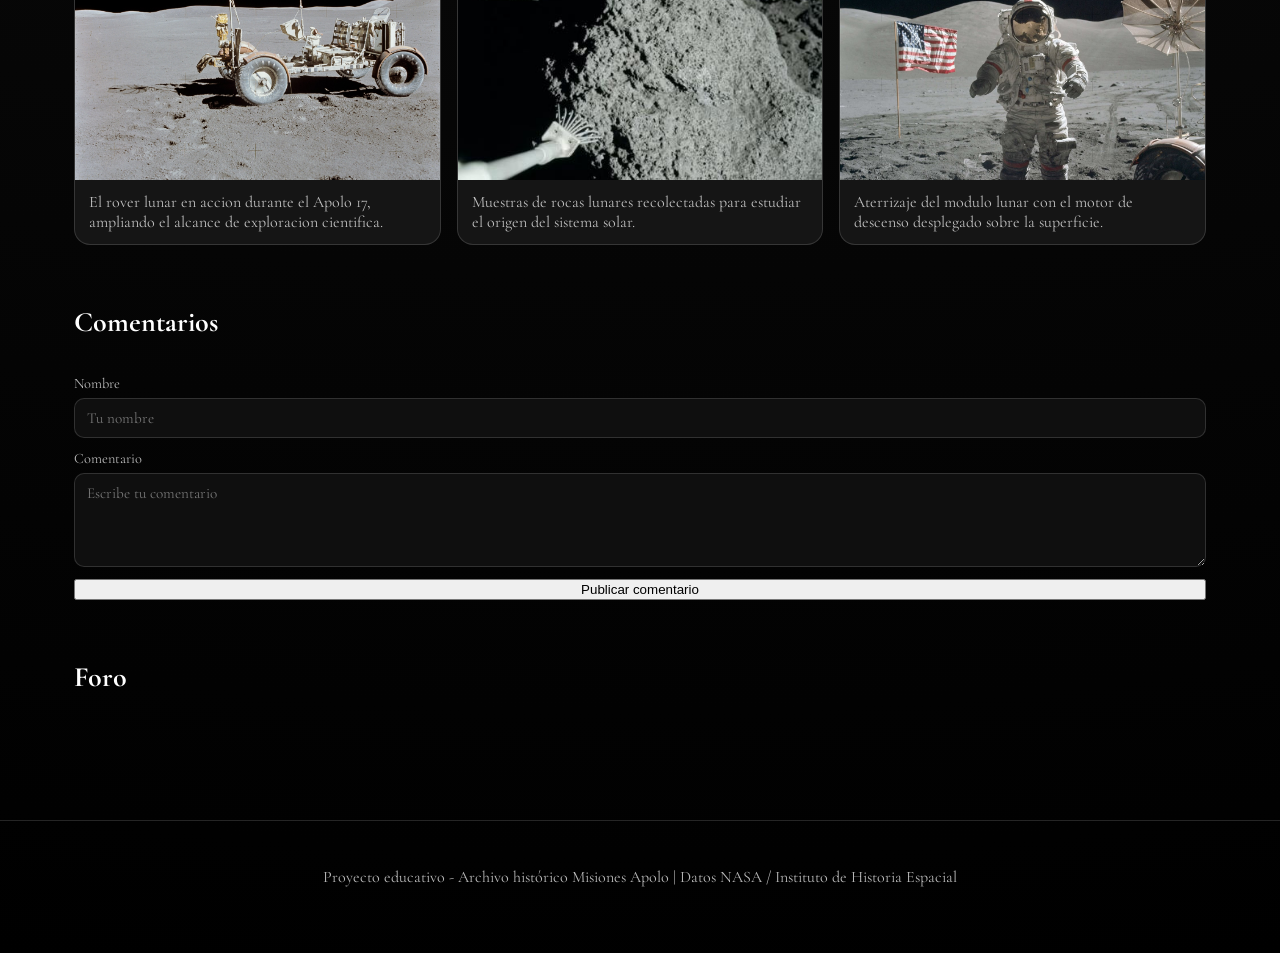
==== commit d4a79104: "Foro y comentarios full -Falta eliminar y editar" ====
--- a/apolo.html
+++ b/apolo.html
@@ -10,7 +10,7 @@
     <header class="site-header">
         <nav class="nav">
             <div class="nav-left">
-                <img src="Logo.png" alt="Logo" height="90">
+                <img src="Imagenes/Logo.png" alt="Logo" height="90">
                 <a href="index.html">El sistema solar</a>
                 <a href="artemis.html">Artemis II</a>
                 <a href="apolo.html" class="is-active">Misiones Apolo</a>
@@ -164,14 +164,7 @@
         <section class="content-section">
             <h2>Comentarios</h2>
             <div class="comments">
-                <article class="comment-card">
-                    <h3>Usuario invitado</h3>
-                    <p>Un comentario de ejemplo para mostrar como se vera la conversacion.</p>
-                </article>
-                <article class="comment-card">
-                    <h3>Explorador espacial</h3>
-                    <p>Comentario adicional para simular varias opiniones.</p>
-                </article>
+                <!-- Los comentarios cargan dinámicamente -->
             </div>
             <form class="comment-form">
                 <label>
@@ -188,34 +181,21 @@
 
         <section class="content-section">
             <h2>Foro</h2>
-            <div class="forum">
-                <article class="forum-card">
-                    <h3>Pregunta destacada</h3>
-                    <p>Descripcion corta de la pregunta que abre el foro.</p>
-                    <span class="forum-meta">5 respuestas · 2 horas</span>
-                </article>
-                <article class="forum-card">
-                    <h3>Conversacion reciente</h3>
-                    <p>Otro tema en el que los usuarios pueden participar.</p>
-                    <span class="forum-meta">3 respuestas · 1 dia</span>
-                </article>
-            </div>
-            <form class="forum-form">
-                <label>
-                    Nuevo tema
-                    <input type="text" placeholder="Titulo del tema">
-                </label>
-                <label>
-                    Mensaje
-                    <textarea rows="4" placeholder="Escribe tu pregunta o comentario"></textarea>
-                </label>
-                <button type="button">Crear tema</button>
-            </form>
+            <div class="forum" id="forum-container">
+                <!-- Los temas se cargan aquí -->
+            </div>
+            <div id="forum-form-wrapper">
+                <!-- Formulario dinámico -->
+            </div>
         </section>
     </main>
 
     <footer class="site-footer">
         <p>Proyecto educativo - Archivo histórico Misiones Apolo | Datos NASA / Instituto de Historia Espacial</p>
     </footer>
+
+    <script src="auth.js"></script>
+    <script src="comentarios.js"></script>
+    <script src="foro.js"></script>
 </body>
 </html>
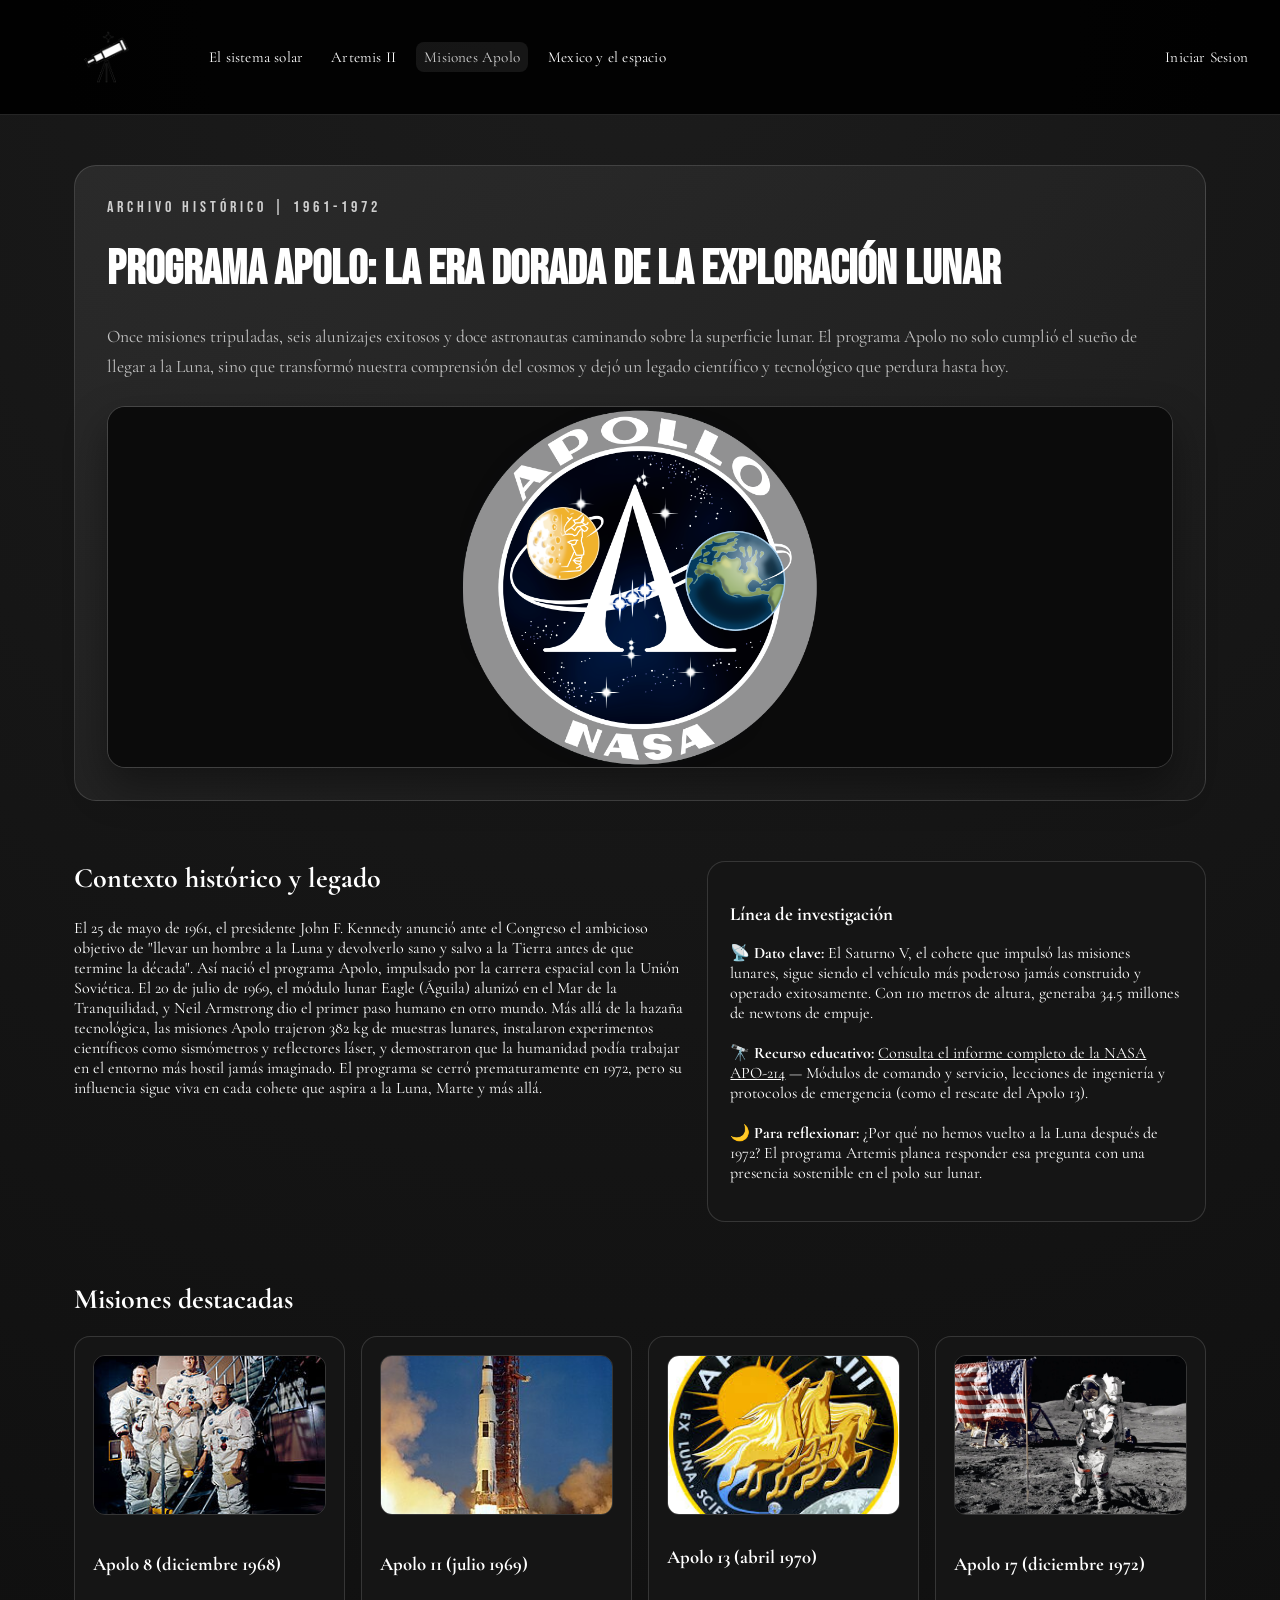
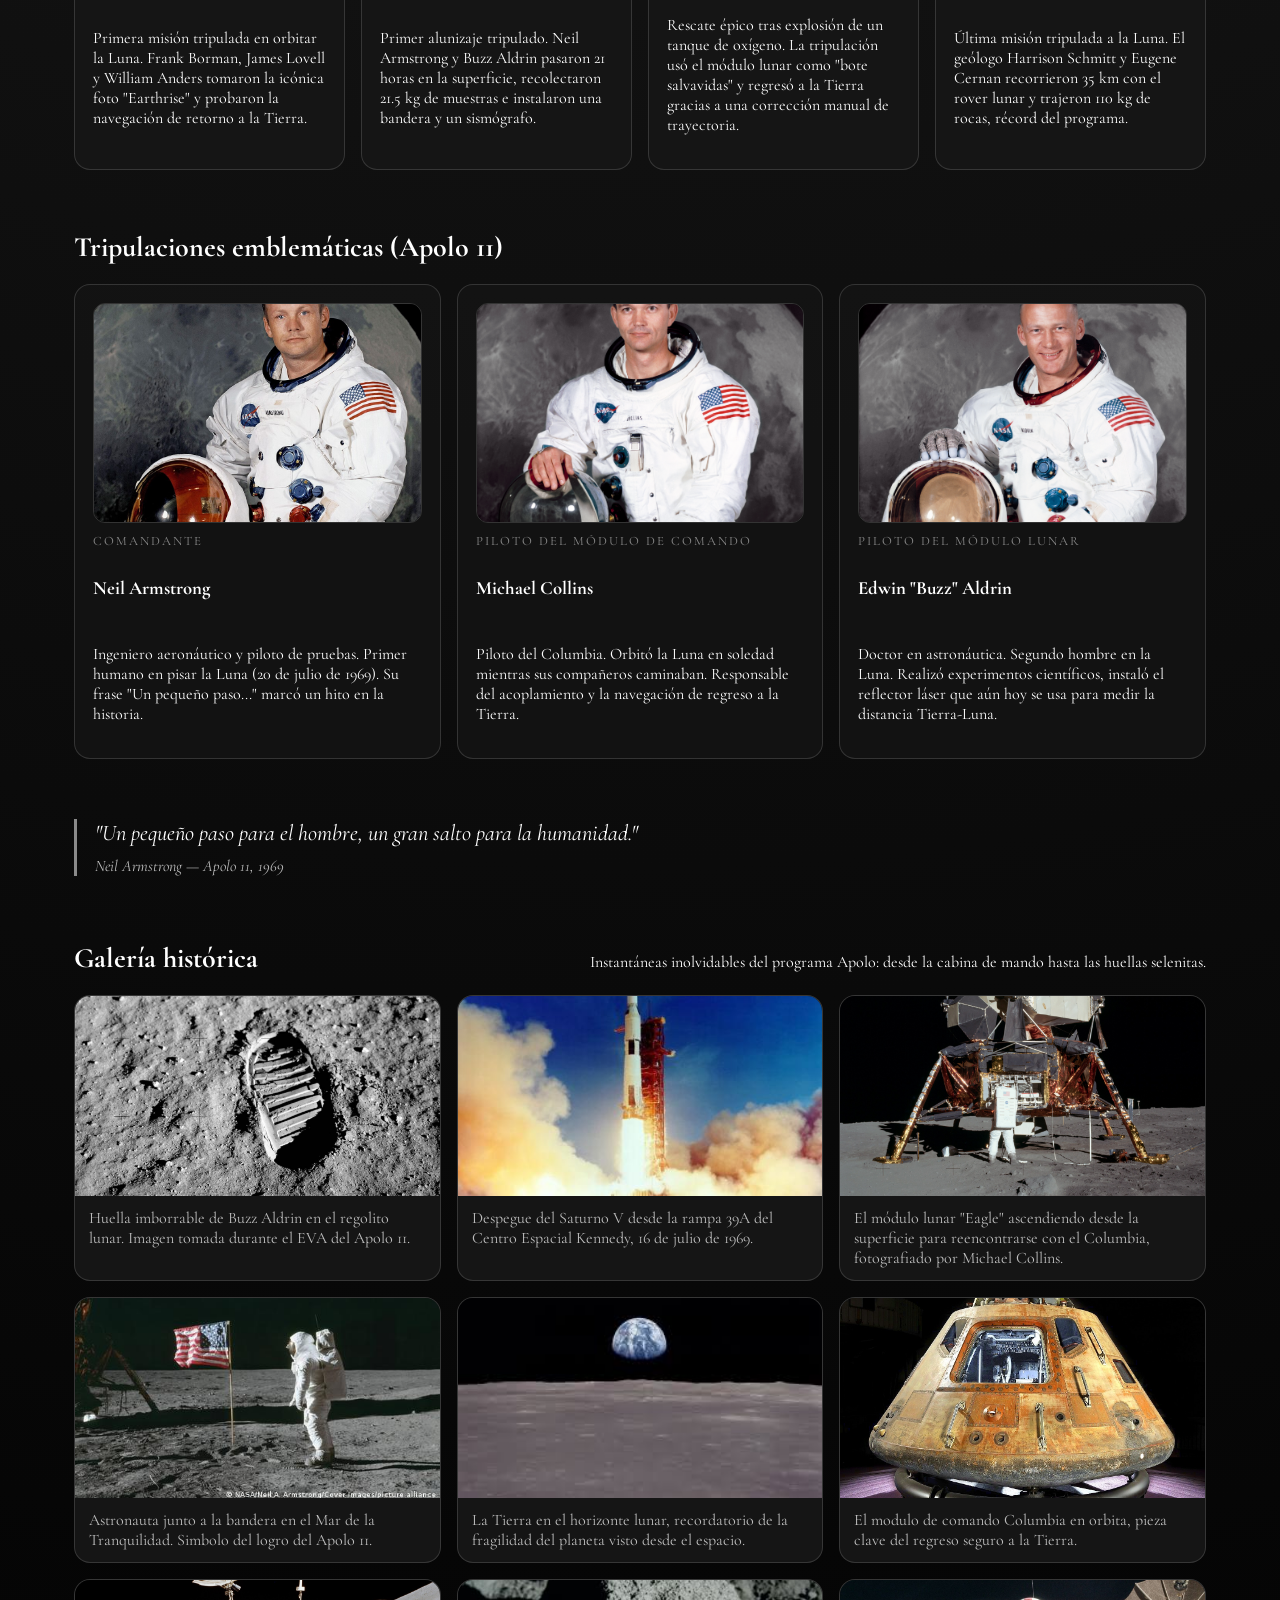
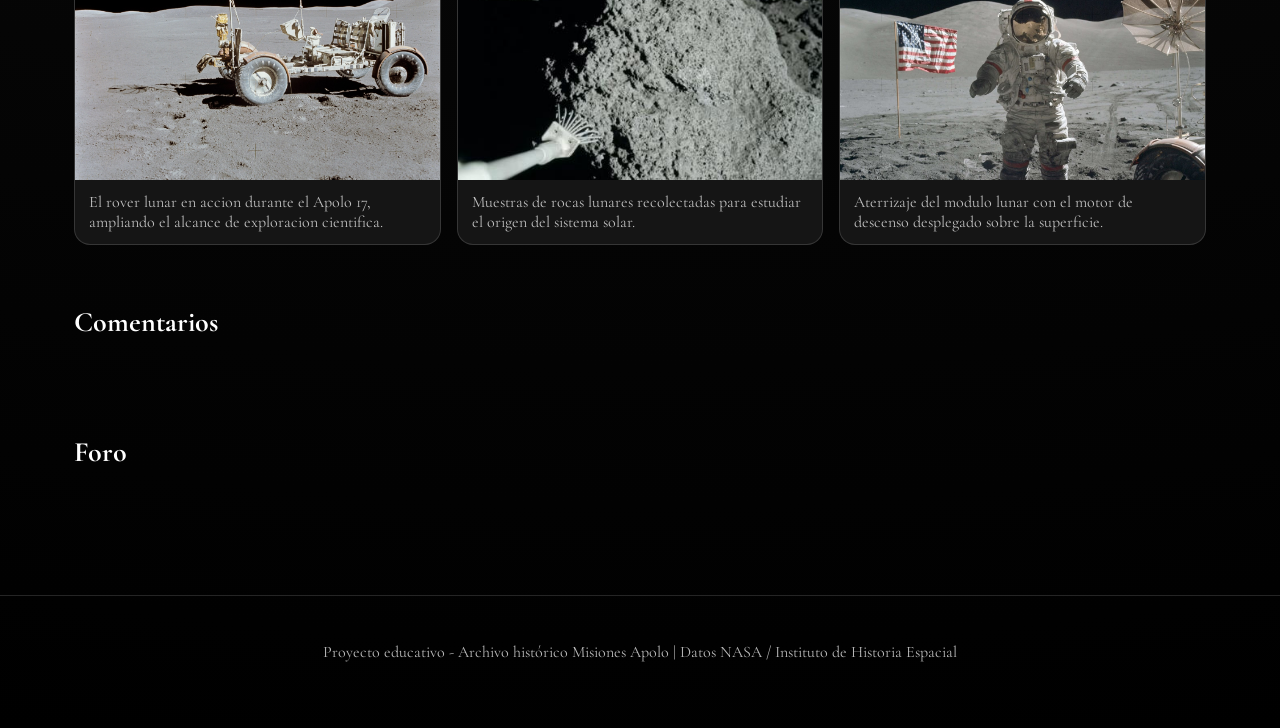
==== commit d17901ae: "Final Step" ====
--- a/apolo.html
+++ b/apolo.html
@@ -167,15 +167,7 @@
                 <!-- Los comentarios cargan dinámicamente -->
             </div>
             <form class="comment-form">
-                <label>
-                    Nombre
-                    <input type="text" placeholder="Tu nombre">
-                </label>
-                <label>
-                    Comentario
-                    <textarea rows="4" placeholder="Escribe tu comentario"></textarea>
-                </label>
-                <button type="button">Publicar comentario</button>
+                <!-- El formulario se carga dinámicamente -->
             </form>
         </section>
 
--- a/apolo.css
+++ b/apolo.css
@@ -299,6 +299,35 @@
     color: var(--text);
 }
 
+button{
+    border: none;
+    padding: 12px 22px;
+    border-radius: 999px;
+    background: linear-gradient(135deg, #f0f0f0, #bdbdbd);
+    color: #000000;
+    font-weight: 600;
+    cursor: pointer;
+    transition: transform 0.2s ease, box-shadow 0.2s ease;
+}
+
+button:hover{
+    transform: translateY(-2px);
+    box-shadow: 0 14px 28px rgba(255, 255, 255, 0.16);
+}
+
+button.ghost{
+    background: transparent;
+    color: var(--text);
+    border: 1px solid var(--border);
+}
+
+.btn-xs{
+    padding: 6px 12px;
+    font-size: 0.8rem;
+    border-radius: 8px;
+    font-weight: 500;
+}
+
 .forum-meta{
     font-size: 0.8rem;
     color: var(--muted);
